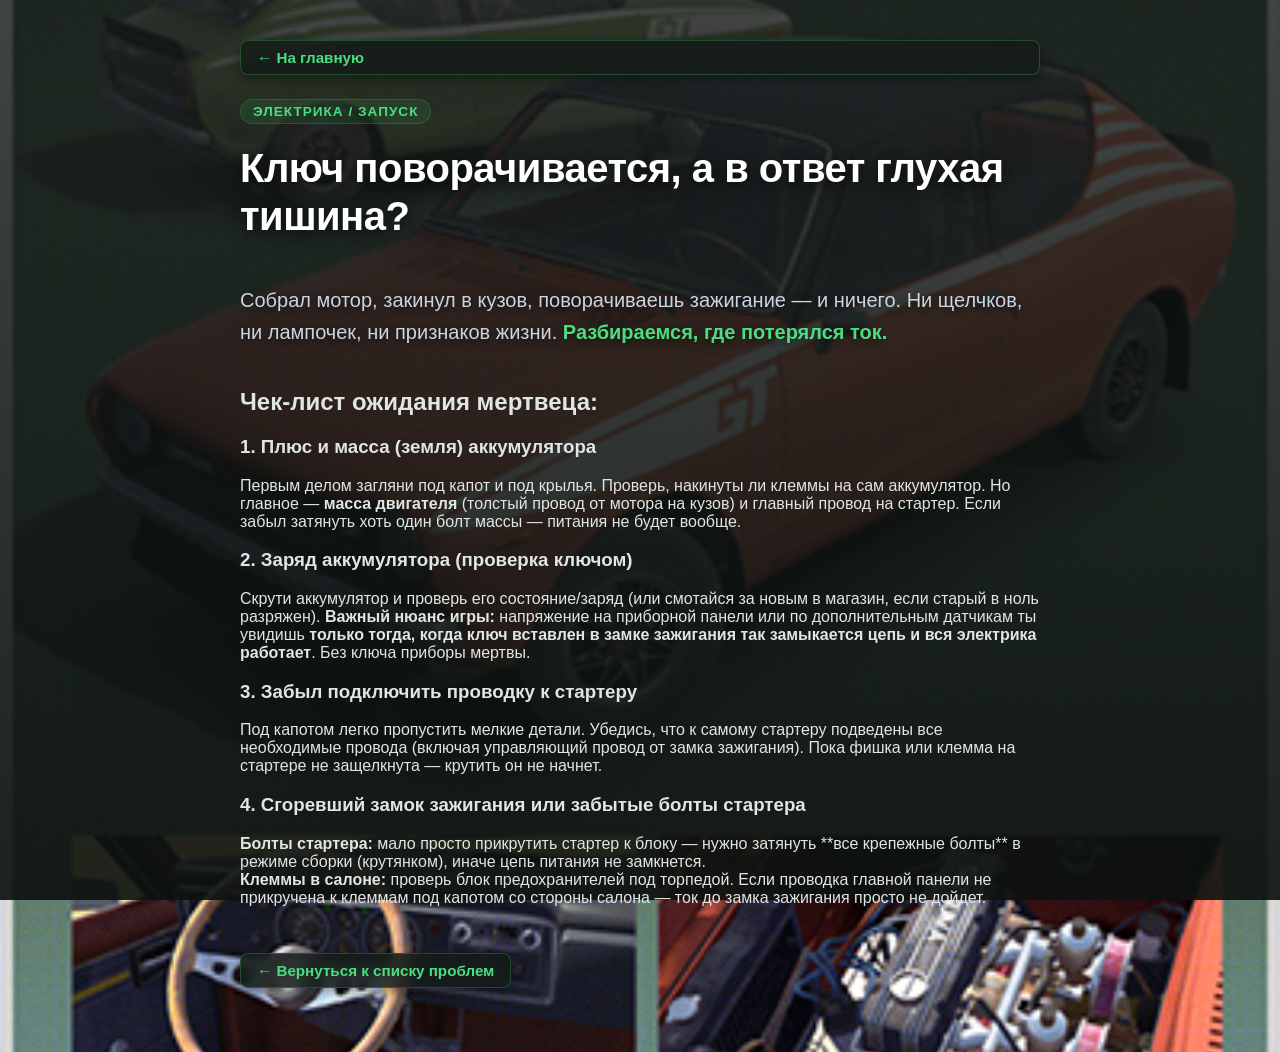
==== electrical.html @ 9eae2705 "feat: init MSC survival guide with 3 core repair pages and smooth transitions" ====
<!DOCTYPE html>
<html lang="ru">
<head>
  <meta charset="UTF-8">
  <meta name="viewport" content="width=device-width, initial-scale=1.0">
  <title>Электрика и Запуск Satsuma GT — Справочник MSC</title>
  <link rel="stylesheet" href="style.css">
</head>
<body>

  <div class="hero-container">
    <!-- Кнопка назад -->
    <a href="index.html" class="back-link">← На главную</a>

    <span class="badge yellow">Электрика / Запуск</span>
    <h1 class="hero-title">Ключ поворачивается, а в ответ глухая тишина?</h1>
    
    <p class="hero-description">
      Собрал мотор, закинул в кузов, поворачиваешь зажигание — и ничего. Ни щелчков, ни лампочек, ни признаков жизни. <strong>Разбираемся, где потерялся ток.</strong>
    </p>

    <!-- Блок с решением -->
    <div class="guide-content">
      <h2>Чек-лист ожидания мертвеца:</h2>
      
      <div class="guide-step">
        <h3>1. Плюс и масса (земля) аккумулятора</h3>
        <p>Первым делом загляни под капот и под крылья. Проверь, накинуты ли клеммы на сам аккумулятор. Но главное — <strong>масса двигателя</strong> (толстый провод от мотора на кузов) и главный провод на стартер. Если забыл затянуть хоть один болт массы — питания не будет вообще.</p>
      </div>

      <div class="guide-step">
        <h3>2. Заряд аккумулятора (проверка ключом)</h3>
        <p>Скрути аккумулятор и проверь его состояние/заряд (или смотайся за новым в магазин, если старый в ноль разряжен). <strong>Важный нюанс игры:</strong> напряжение на приборной панели или по дополнительным датчикам ты увидишь <strong>только тогда, когда ключ вставлен в замке зажигания так замыкается цепь и вся электрика работает</strong>. Без ключа приборы мертвы.</p>
      </div>

      <div class="guide-step">
        <h3>3. Забыл подключить проводку к стартеру</h3>
        <p>Под капотом легко пропустить мелкие детали. Убедись, что к самому стартеру подведены все необходимые провода (включая управляющий провод от замка зажигания). Пока фишка или клемма на стартере не защелкнута — крутить он не начнет.</p>
      </div>

      <div class="guide-step">
        <h3>4. Сгоревший замок зажигания или забытые болты стартера</h3>
        <p><strong>Болты стартера:</strong> мало просто прикрутить стартер к блоку — нужно затянуть **все крепежные болты** в режиме сборки (крутянком), иначе цепь питания не замкнется.<br><strong>Клеммы в салоне:</strong> проверь блок предохранителей под торпедой. Если проводка главной панели не прикручена к клеммам под капотом со стороны салона — ток до замка зажигания просто не дойдет.</p>
      </div>
    </div>

    <!-- Ссылка назад внизу -->
    <div style="margin-top: 30px;">
      <a href="index.html" class="back-link">← Вернуться к списку проблем</a>
    </div>
  </div>

  <script src="script.js"></script>
</body>
</html>
---- style.css ----
body {
  /* Тёмный цвет подложки */
  background-color: #0d1210;

  /* Накладываем тёмный градиент для читаемости + постер */
  background-image: 
    linear-gradient(to bottom, rgba(13, 18, 16, 0.75) 0%, rgba(13, 18, 16, 0.92) 100%),
    url('poster1.png'); 

  background-size: cover;
  background-position: center;
  background-attachment: fixed;
  background-repeat: no-repeat;

  color: #e0e6e3;
  font-family: 'Segoe UI', Roboto, Helvetica, Arial, sans-serif;
  
  /* Выстраиваем всё строго сверху вниз */
  display: flex;
  flex-direction: column;
  align-items: center;
  justify-content: flex-start;
  
  min-height: 100vh;
  margin: 0;
  padding: 40px 20px;
  box-sizing: border-box;
}

/* Главный контейнер сайта */
.hero-container {
  max-width: 800px;
  width: 100%;
  padding: 0;
  box-sizing: border-box;
  display: flex;
  flex-direction: column;
}

/* Шильдик */
.badge {
  align-self: flex-start;
  display: inline-block;
  background: rgba(50, 168, 82, 0.15);
  color: #4ade80;
  border: 1px solid rgba(50, 168, 82, 0.3);
  font-size: 0.85rem;
  font-weight: 700;
  text-transform: uppercase;
  letter-spacing: 1px;
  padding: 4px 12px;
  border-radius: 20px;
  margin-bottom: 20px;
}

/* Заголовок H1 */
.hero-title {
  color: #ffffff;
  font-size: 2.5rem;
  font-weight: 800;
  line-height: 1.2;
  margin: 0 0 24px 0;
  letter-spacing: -0.5px;
  text-shadow: 0 4px 16px rgba(0, 0, 0, 0.7);
}

/* Описание */
.hero-description {
  font-size: 1.25rem;
  line-height: 1.6;
  color: #cbd5e1;
  margin-bottom: 20px;
  text-shadow: 0 2px 8px rgba(0, 0, 0, 0.6);
}

.hero-description strong {
  color: #4ade80;
}

/* Подтекст */
.hero-subtext {
  font-size: 1.05rem;
  line-height: 1.6;
  color: #94a3b8;
  border-left: 3px solid #32a852;
  padding-left: 16px;
  margin: 0;
}

/* --- Секция с карточками проблем --- */

.problems-section {
  margin-top: 40px;
  width: 100%;
}

.section-title {
  font-size: 1.5rem;
  font-weight: 700;
  color: #ffffff;
  margin-bottom: 20px;
  text-shadow: 0 2px 8px rgba(0, 0, 0, 0.7);
}

/* Сетка карточек */
.cards-grid {
  display: flex;
  flex-direction: column;
  gap: 16px;
  width: 100%;
}

@media (min-width: 768px) {
  .cards-grid {
    flex-direction: row;
  }
}

/* Стили самой карточки */
.problem-card {
  background: rgba(20, 28, 24, 0.8);
  border: 1px solid rgba(50, 168, 82, 0.3);
  backdrop-filter: blur(8px);
  border-radius: 12px;
  padding: 20px;
  text-decoration: none; /* Убираем синее подчеркивание ссылок */
  color: inherit;
  display: flex;
  flex-direction: column;
  transition: all 0.25s ease;
  box-shadow: 0 4px 12px rgba(0, 0, 0, 0.4);
  flex: 1;
}

/* Эффект при наведении */
.problem-card:hover {
  background: rgba(28, 40, 34, 0.9);
  border-color: rgba(74, 222, 128, 0.6);
  transform: translateY(-3px);
  box-shadow: 0 8px 20px rgba(0, 0, 0, 0.6), 0 0 15px rgba(50, 168, 82, 0.2);
}

/* Тэги внутри карточек */
.card-tag {
  align-self: flex-start;
  font-size: 0.75rem;
  font-weight: 700;
  text-transform: uppercase;
  padding: 3px 10px;
  border-radius: 6px;
  margin-bottom: 12px;
  letter-spacing: 0.5px;
}

.card-tag.red {
  background: rgba(217, 83, 79, 0.2);
  color: #f87171;
  border: 1px solid rgba(217, 83, 79, 0.4);
}

.card-tag.orange {
  background: rgba(229, 169, 60, 0.2);
  color: #fbbf24;
  border: 1px solid rgba(229, 169, 60, 0.4);
}

.card-tag.yellow {
  background: rgba(250, 204, 21, 0.2);
  color: #facc15;
  border: 1px solid rgba(250, 204, 21, 0.4);
}

/* Текст внутри карточек */
.card-title {
  font-size: 1.1rem;
  font-weight: 700;
  color: #ffffff;
  margin: 0 0 8px 0;
  line-height: 1.35;
}

.card-desc {
  font-size: 0.9rem;
  color: #94a3b8;
  margin: 0 0 16px 0;
  line-height: 1.5;
  flex-grow: 1;
}

.card-arrow {
  font-size: 0.85rem;
  font-weight: 600;
  color: #4ade80;
  transition: padding-left 0.2s ease;
}

.problem-card:hover .card-arrow {
  padding-left: 4px;
}
/* Кнопка возврата на главную */
.back-link {
  display: inline-flex;
  align-items: center;
  gap: 8px;
  background: rgba(20, 28, 24, 0.85);
  border: 1px solid rgba(50, 168, 82, 0.35);
  color: #4ade80;
  text-decoration: none;
  font-weight: 600;
  font-size: 0.95rem;
  padding: 8px 16px;
  border-radius: 8px;
  margin-bottom: 24px;
  transition: all 0.2s ease;
  backdrop-filter: blur(8px);
  box-shadow: 0 4px 12px rgba(0, 0, 0, 0.4);
}

.back-link:hover {
  background: rgba(28, 40, 34, 0.95);
  border-color: rgba(74, 222, 128, 0.7);
  transform: translateX(-4px);
  box-shadow: 0 6px 16px rgba(0, 0, 0, 0.6), 0 0 10px rgba(50, 168, 82, 0.2);
  color: #ffffff;
}
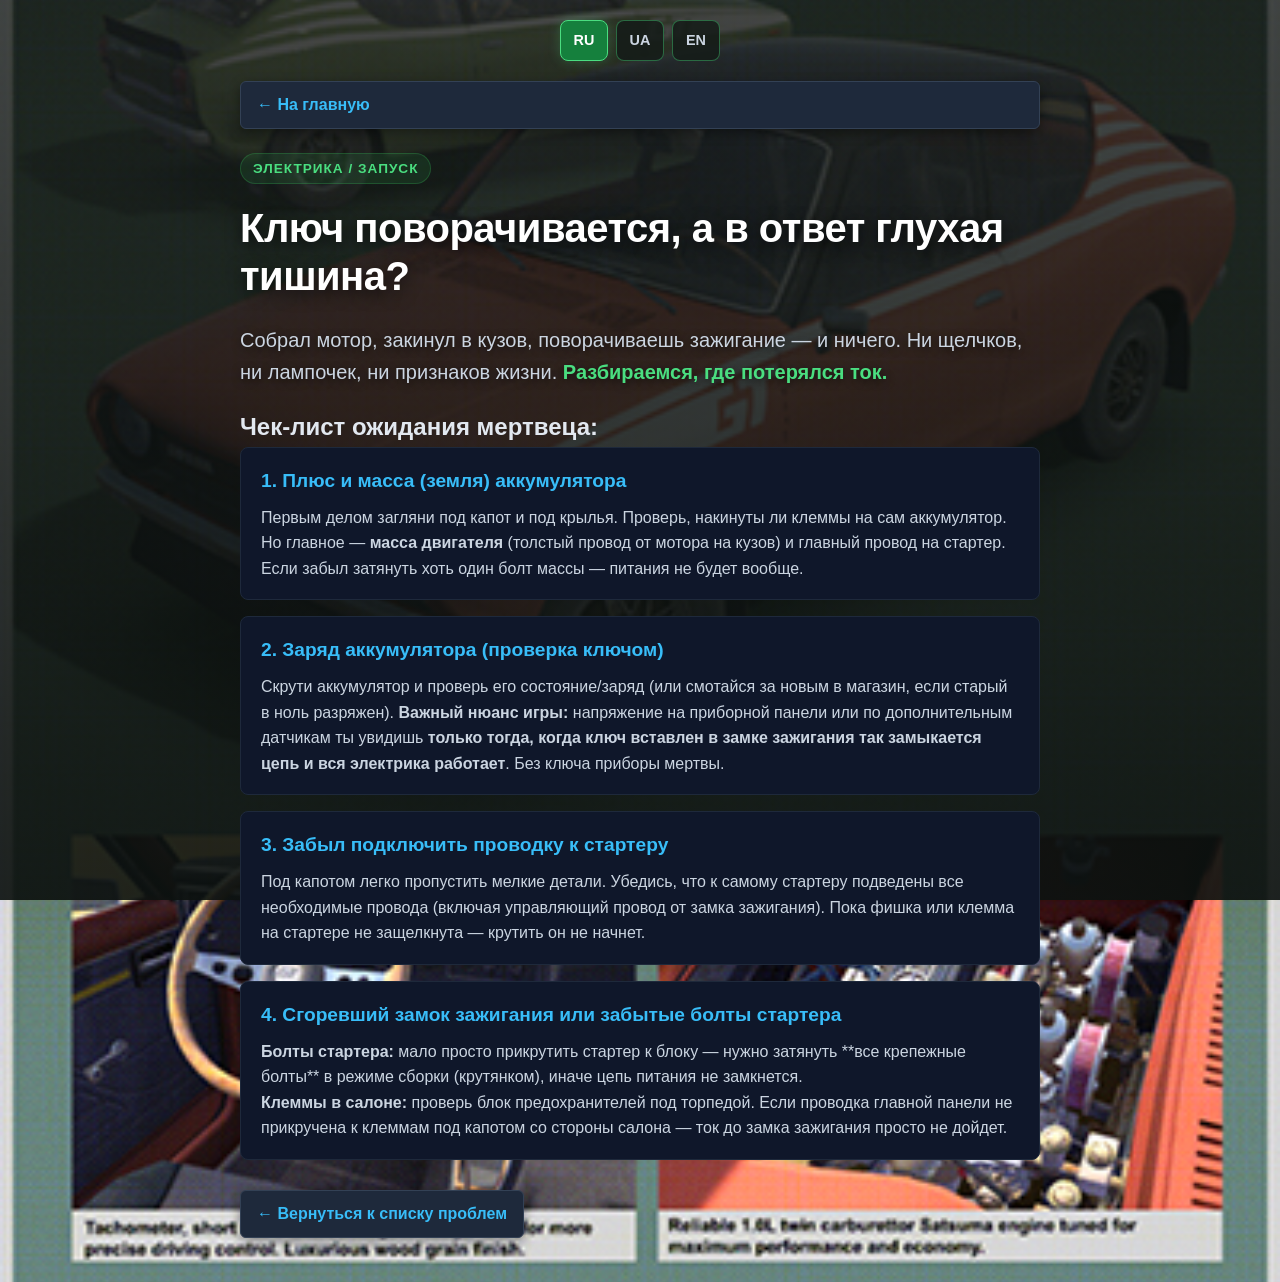
==== commit 53a6d43d: "Add Satsuma mechanic exam quiz with multilingual support and interactive features" ====
--- a/electrical.html
+++ b/electrical.html
@@ -3,53 +3,59 @@
 <head>
   <meta charset="UTF-8">
   <meta name="viewport" content="width=device-width, initial-scale=1.0">
-  <title>Электрика и Запуск Satsuma GT — Справочник MSC</title>
+  <title data-i18n="electrical.documentTitle">Электрика и Запуск Satsuma GT — Справочник MSC</title>
   <link rel="stylesheet" href="style.css">
 </head>
 <body>
 
   <div class="hero-container">
+    <div class="lang-switcher">
+      <button class="lang-btn" data-lang="ru" onclick="setLanguage('ru')">RU</button>
+      <button class="lang-btn" data-lang="ua" onclick="setLanguage('ua')">UA</button>
+      <button class="lang-btn" data-lang="en" onclick="setLanguage('en')">EN</button>
+    </div>
     <!-- Кнопка назад -->
-    <a href="index.html" class="back-link">← На главную</a>
+    <a href="index.html" class="back-link" data-i18n="common.backHome">← На главную</a>
 
-    <span class="badge yellow">Электрика / Запуск</span>
-    <h1 class="hero-title">Ключ поворачивается, а в ответ глухая тишина?</h1>
+    <span class="badge yellow" data-i18n="electrical.badge">Электрика / Запуск</span>
+    <h1 class="hero-title" data-i18n="electrical.title">Ключ поворачивается, а в ответ глухая тишина?</h1>
     
-    <p class="hero-description">
+    <p class="hero-description" data-i18n="electrical.description">
       Собрал мотор, закинул в кузов, поворачиваешь зажигание — и ничего. Ни щелчков, ни лампочек, ни признаков жизни. <strong>Разбираемся, где потерялся ток.</strong>
     </p>
 
     <!-- Блок с решением -->
     <div class="guide-content">
-      <h2>Чек-лист ожидания мертвеца:</h2>
+      <h2 data-i18n="electrical.checklist">Чек-лист ожидания мертвеца:</h2>
       
       <div class="guide-step">
-        <h3>1. Плюс и масса (земля) аккумулятора</h3>
-        <p>Первым делом загляни под капот и под крылья. Проверь, накинуты ли клеммы на сам аккумулятор. Но главное — <strong>масса двигателя</strong> (толстый провод от мотора на кузов) и главный провод на стартер. Если забыл затянуть хоть один болт массы — питания не будет вообще.</p>
+        <h3 data-i18n="electrical.step1Title">1. Плюс и масса (земля) аккумулятора</h3>
+        <p data-i18n="electrical.step1Text">Первым делом загляни под капот и под крылья. Проверь, накинуты ли клеммы на сам аккумулятор. Но главное — <strong>масса двигателя</strong> (толстый провод от мотора на кузов) и главный провод на стартер. Если забыл затянуть хоть один болт массы — питания не будет вообще.</p>
       </div>
 
       <div class="guide-step">
-        <h3>2. Заряд аккумулятора (проверка ключом)</h3>
-        <p>Скрути аккумулятор и проверь его состояние/заряд (или смотайся за новым в магазин, если старый в ноль разряжен). <strong>Важный нюанс игры:</strong> напряжение на приборной панели или по дополнительным датчикам ты увидишь <strong>только тогда, когда ключ вставлен в замке зажигания так замыкается цепь и вся электрика работает</strong>. Без ключа приборы мертвы.</p>
+        <h3 data-i18n="electrical.step2Title">2. Заряд аккумулятора (проверка ключом)</h3>
+        <p data-i18n="electrical.step2Text">Скрути аккумулятор и проверь его состояние/заряд (или смотайся за новым в магазин, если старый в ноль разряжен). <strong>Важный нюанс игры:</strong> напряжение на приборной панели или по дополнительным датчикам ты увидишь <strong>только тогда, когда ключ вставлен в замке зажигания так замыкается цепь и вся электрика работает</strong>. Без ключа приборы мертвы.</p>
       </div>
 
       <div class="guide-step">
-        <h3>3. Забыл подключить проводку к стартеру</h3>
-        <p>Под капотом легко пропустить мелкие детали. Убедись, что к самому стартеру подведены все необходимые провода (включая управляющий провод от замка зажигания). Пока фишка или клемма на стартере не защелкнута — крутить он не начнет.</p>
+        <h3 data-i18n="electrical.step3Title">3. Забыл подключить проводку к стартеру</h3>
+        <p data-i18n="electrical.step3Text">Под капотом легко пропустить мелкие детали. Убедись, что к самому стартеру подведены все необходимые провода (включая управляющий провод от замка зажигания). Пока фишка или клемма на стартере не защелкнута — крутить он не начнет.</p>
       </div>
 
       <div class="guide-step">
-        <h3>4. Сгоревший замок зажигания или забытые болты стартера</h3>
-        <p><strong>Болты стартера:</strong> мало просто прикрутить стартер к блоку — нужно затянуть **все крепежные болты** в режиме сборки (крутянком), иначе цепь питания не замкнется.<br><strong>Клеммы в салоне:</strong> проверь блок предохранителей под торпедой. Если проводка главной панели не прикручена к клеммам под капотом со стороны салона — ток до замка зажигания просто не дойдет.</p>
+        <h3 data-i18n="electrical.step4Title">4. Сгоревший замок зажигания или забытые болты стартера</h3>
+        <p data-i18n="electrical.step4Text"><strong>Болты стартера:</strong> мало просто прикрутить стартер к блоку — нужно затянуть **все крепежные болты** в режиме сборки (крутянком), иначе цепь питания не замкнется.<br><strong>Клеммы в салоне:</strong> проверь блок предохранителей под торпедой. Если проводка главной панели не прикручена к клеммам под капотом со стороны салона — ток до замка зажигания просто не дойдет.</p>
       </div>
     </div>
 
     <!-- Ссылка назад внизу -->
     <div style="margin-top: 30px;">
-      <a href="index.html" class="back-link">← Вернуться к списку проблем</a>
+      <a href="index.html" class="back-link" data-i18n="common.backList">← Вернуться к списку проблем</a>
     </div>
   </div>
 
   <script src="script.js"></script>
+  <script src="i18n.js"></script>
 </body>
 </html>
--- a/style.css
+++ b/style.css
@@ -222,4 +222,245 @@
   transform: translateX(-4px);
   box-shadow: 0 6px 16px rgba(0, 0, 0, 0.6), 0 0 10px rgba(50, 168, 82, 0.2);
   color: #ffffff;
+}
+.guide-card, .guide-step {
+    width: 100%;
+    box-sizing: border-box; /* Чтобы отступы не ломали ширину */
+}
+/* ==========================================
+   1. СБРОС СТИЛЕЙ И БАЗОВЫЕ НАСТРОЙКИ
+   ========================================== */
+* {
+    box-sizing: border-box;
+    margin: 0;
+    padding: 0;
+}
+
+body {
+    font-family: -apple-system, BlinkMacSystemFont, "Segoe UI", Roboto, Helvetica, Arial, sans-serif;
+    background-color: #0f172a; /* Темный современный фон */
+    color: #e2e8f0;            /* Светлый приятный текст */
+    line-height: 1.6;
+    padding: 20px 0;
+    min-height: 100vh;
+}
+
+/* ==========================================
+   2. ОСНОВНОЙ КОНТЕЙНЕР (АДАПТИВНЫЙ)
+   ========================================== */
+.container {
+    width: 92%;               /* На мобилках оставляет небольшие поля по бокам */
+    max-width: 900px;         /* На ПК сайт станет просторным и широким */
+    margin: 0 auto;           /* Центрирование на экране */
+    padding: 10px;
+}
+
+/* ==========================================
+   3. ШАПКА САЙТА
+   ========================================== */
+header {
+    text-align: center;
+    margin-bottom: 30px;
+}
+
+header h1 {
+    font-size: clamp(1.8rem, 4vw, 2.8rem); /* Плавно масштабируется от мобилок к ПК */
+    color: #f8fafc;
+    margin-bottom: 8px;
+}
+
+.subtitle {
+    font-size: clamp(0.95rem, 2vw, 1.2rem);
+    color: #94a3b8;
+}
+
+/* ==========================================
+   4. КАРТОЧКА ГАЙДА И ШАГИ
+   ========================================== */
+.guide-card {
+    background-color: #1e293b;
+    border: 1px solid #334155;
+    border-radius: 12px;
+    padding: 24px;
+    box-shadow: 0 10px 25px -5px rgba(0, 0, 0, 0.3);
+}
+
+.guide-step {
+    background-color: #0f172a;
+    border: 1px solid #1e293b;
+    border-radius: 8px;
+    padding: 18px 20px;
+    margin-bottom: 16px;
+    transition: transform 0.2s ease, border-color 0.2s ease;
+}
+
+.guide-step:last-child {
+    margin-bottom: 0;
+}
+
+.guide-step:hover {
+    border-color: #3b82f6;
+    transform: translateY(-2px);
+}
+
+.guide-step h3 {
+    color: #38bdf8;
+    font-size: 1.2rem;
+    margin-bottom: 8px;
+}
+
+.guide-step p {
+    color: #cbd5e1;
+    font-size: 1rem;
+}
+
+/* Оформление специального блока ВАЖНО */
+.warning-step {
+    background-color: rgba(239, 68, 68, 0.1);
+    border: 1px solid #ef4444;
+}
+
+.warning-step h3 {
+    color: #f87171;
+}
+
+/* ==========================================
+   5. КНОПКИ И ССЫЛКИ
+   ========================================== */
+.back-link {
+    display: inline-block;
+    color: #38bdf8;
+    text-decoration: none;
+    font-weight: 600;
+    font-size: 1rem;
+    padding: 10px 16px;
+    border-radius: 6px;
+    background-color: #1e293b;
+    border: 1px solid #334155;
+    transition: all 0.2s ease;
+}
+
+.back-link:hover {
+    background-color: #38bdf8;
+    color: #0f172a;
+}
+
+/* ==========================================
+   6. МЕДИАЗАПРОСЫ (MEDIA QUERIES)
+   ========================================== */
+
+/* Для мобильных экранов (телефоны) */
+@media (max-width: 600px) {
+    .container {
+        width: 95%;
+        padding: 5px;
+    }
+
+    .guide-card {
+        padding: 16px; /* Меньше паддингов на узких экранах */
+    }
+
+    .guide-step {
+        padding: 14px 16px;
+    }
+
+    .back-link {
+        width: 100%;       /* Кнопка «Назад» на весь экран для удобного тапа пальцем */
+        text-align: center;
+        box-sizing: border-box;
+    }
+}
+.quiz-card{
+  background: rgba(20, 28, 24, 0.8);
+  border: 1px solid rgba(50, 168, 82, 0.3);
+  backdrop-filter: blur(8px);
+  border-radius: 12px;
+  padding: 20px;
+  text-decoration: none; 
+  color: inherit;
+  display: flex;
+  flex-direction: column;
+  transition: all 0.25s ease;
+  box-shadow: 0 4px 12px rgba(0, 0, 0, 0.4);
+  flex: 1;
+}
+.quiz-header{
+  flex: 1;
+  text-decoration: none; 
+  
+}
+
+.quiz-link-btn {
+  display: inline-flex;
+  align-items: center;
+  justify-content: center;
+  gap: 10px;
+  padding: 12px 22px;
+  border: 1px solid rgba(74, 222, 128, 0.55);
+  border-radius: 10px;
+  background: linear-gradient(135deg, #15803d, #166534);
+  box-shadow: 0 6px 18px rgba(21, 128, 61, 0.3);
+  color: #ffffff;
+  font-weight: 700;
+  line-height: 1.4;
+  text-align: center;
+  text-decoration: none;
+  transition: transform 0.2s ease, box-shadow 0.2s ease, border-color 0.2s ease, background 0.2s ease;
+}
+
+.quiz-link-btn:hover {
+  transform: translateY(-2px);
+  border-color: #86efac;
+  background: linear-gradient(135deg, #16a34a, #15803d);
+  box-shadow: 0 9px 24px rgba(21, 128, 61, 0.42);
+}
+
+.quiz-link-btn:focus-visible {
+  outline: 2px solid #86efac;
+  outline-offset: 3px;
+}
+
+@media (max-width: 600px) {
+  .quiz-link-btn {
+    width: 100%;
+  }
+}
+
+.lang-switcher {
+  display: flex;
+  justify-content: center;
+  gap: 8px;
+  margin: 0 0 20px;
+}
+
+.lang-btn {
+  min-width: 48px;
+  padding: 8px 12px;
+  border: 1px solid rgba(74, 222, 128, 0.4);
+  border-radius: 8px;
+  background: rgba(20, 28, 24, 0.85);
+  color: #cbd5e1;
+  font: inherit;
+  font-size: 0.9rem;
+  font-weight: 700;
+  cursor: pointer;
+  transition: background-color 0.2s ease, border-color 0.2s ease, color 0.2s ease, transform 0.2s ease;
+}
+
+.lang-btn:hover {
+  border-color: #4ade80;
+  color: #ffffff;
+  transform: translateY(-1px);
+}
+
+.lang-btn.active {
+  border-color: #4ade80;
+  background: #15803d;
+  color: #ffffff;
+  box-shadow: 0 0 12px rgba(74, 222, 128, 0.25);
+}
+
+.lang-btn:focus-visible {
+  outline: 2px solid #4ade80;
+  outline-offset: 3px;
 }
